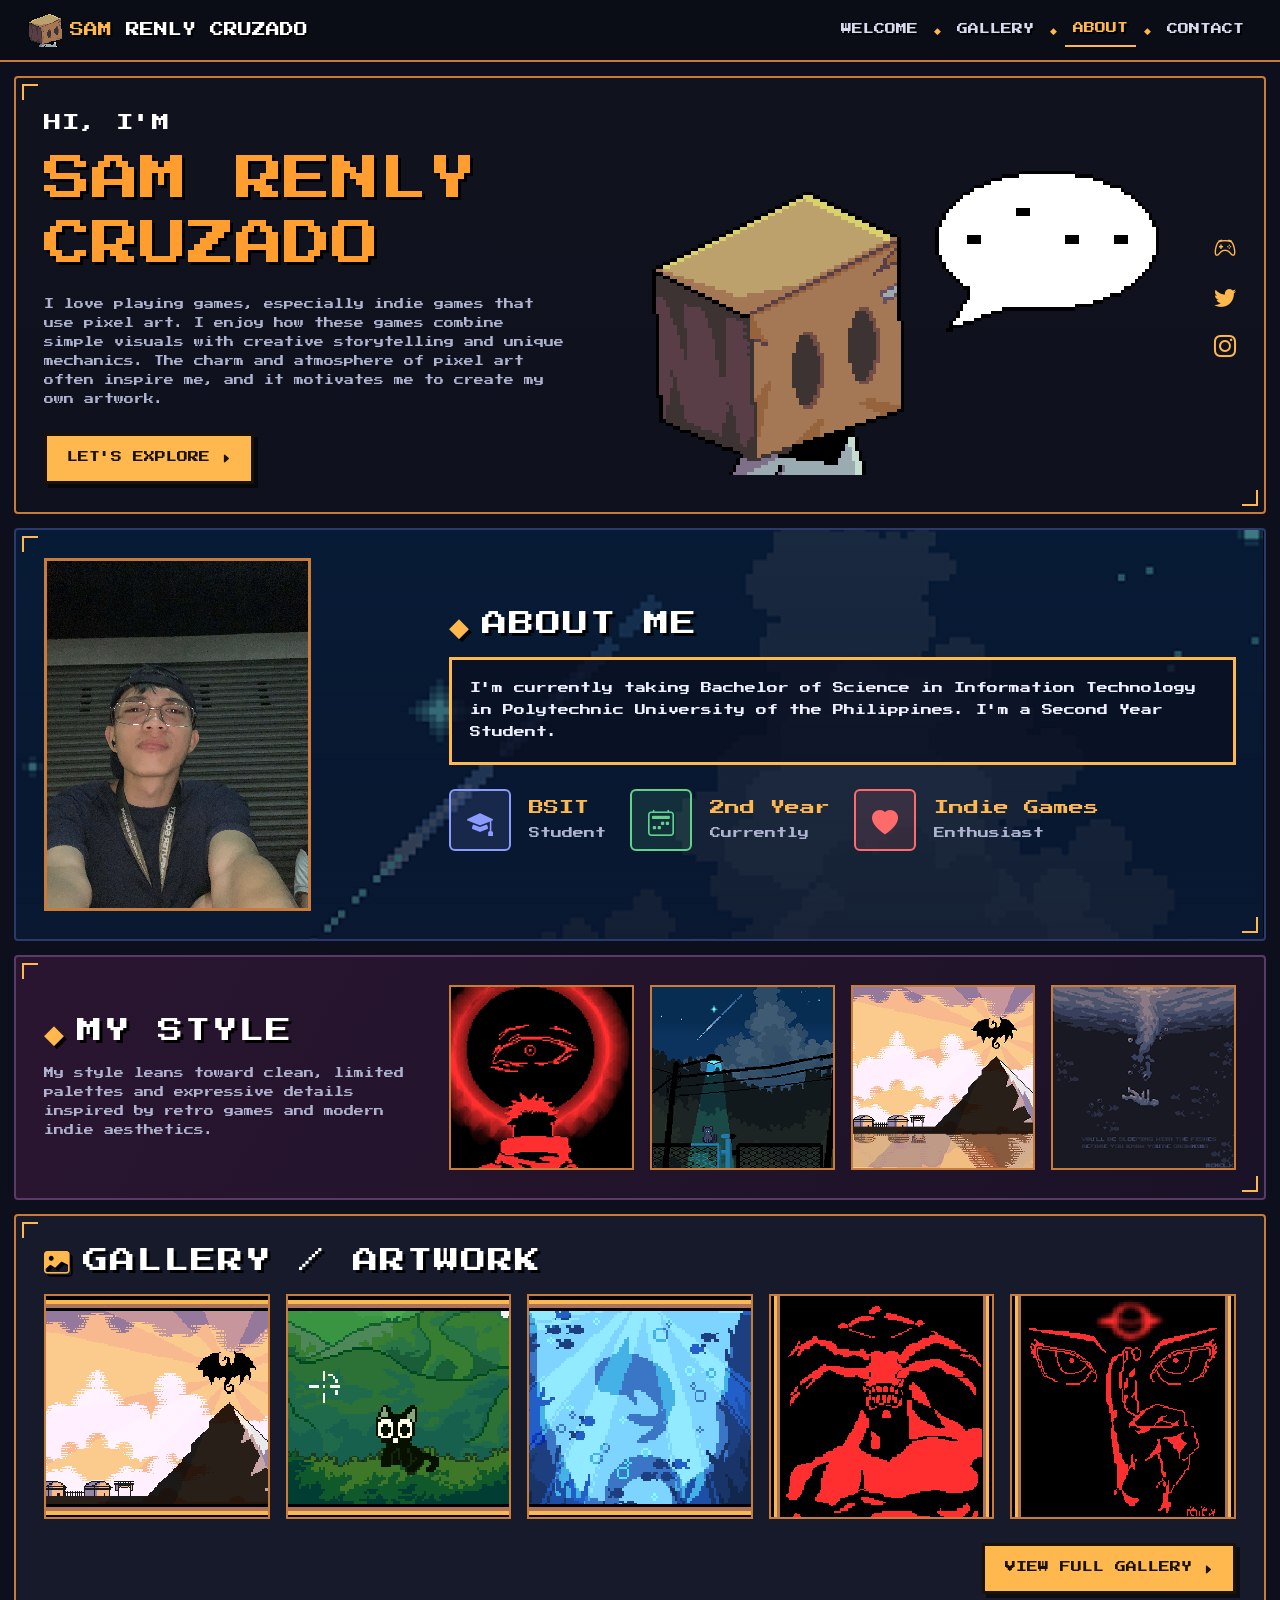
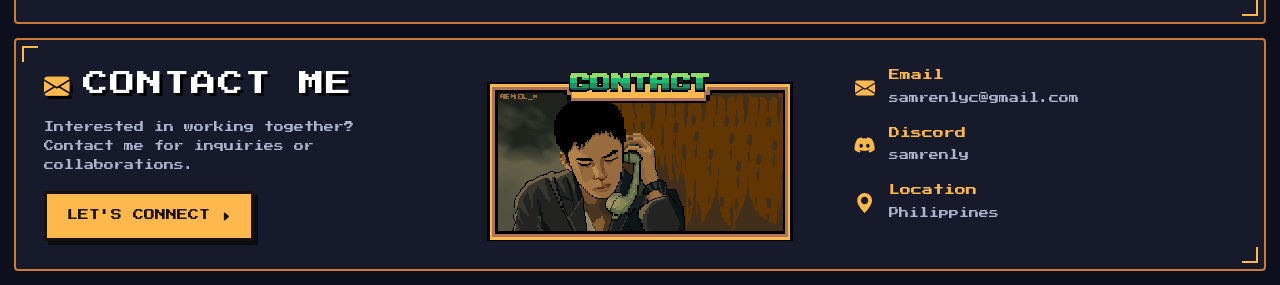
==== about.html @ 3ce49e01 "updated files" ====
<!doctype html>
<html lang="en">

<head>
  <meta charset="utf-8">
  <meta name="viewport" content="width=device-width, initial-scale=1">
  <title>About</title>

  <!-- Bootstrap -->
  <link href="https://cdn.jsdelivr.net/npm/bootstrap@5.3.8/dist/css/bootstrap.min.css" rel="stylesheet">
  <!-- Bootstrap Icons -->
  <link href="https://cdn.jsdelivr.net/npm/bootstrap-icons@1.11.3/font/bootstrap-icons.css" rel="stylesheet">
  <!-- Pixel Font -->
  <link href="https://fonts.googleapis.com/css2?family=Press+Start+2P&display=swap" rel="stylesheet">

  <link rel="stylesheet" href="css/about.css">
</head>

<body>

  <!-- ===================== NAVBAR ===================== -->
  <nav class="navbar navbar-expand-lg navbar-dark site-nav px-3">
    <div class="container-fluid">
      <a class="navbar-brand d-flex align-items-center gap-2" href="index.html">
        <img src="Uploads/Charactersmol.gif" class="brand-sprite" alt="">
        <span><span class="accent">SAM</span> RENLY CRUZADO</span>
      </a>

      <button class="navbar-toggler" type="button" data-bs-toggle="collapse" data-bs-target="#nav" aria-controls="nav"
        aria-expanded="false" aria-label="Toggle navigation">
        <span class="navbar-toggler-icon"></span>
      </button>

      <div class="collapse navbar-collapse justify-content-end" id="nav">
        <ul class="navbar-nav align-items-lg-center gap-2 text-center">
          <li class="nav-item"><a class="nav-link" href="index.html">WELCOME</a></li>
          <li class="nav-sep d-none d-lg-block">◆</li>
          <li class="nav-item"><a class="nav-link" href="gallery.html">GALLERY</a></li>
          <li class="nav-sep d-none d-lg-block">◆</li>
          <li class="nav-item"><a class="nav-link active" aria-current="page" href="about.html">ABOUT</a></li>
          <li class="nav-sep d-none d-lg-block">◆</li>
          <li class="nav-item"><a class="nav-link" href="#contact">CONTACT</a></li>
        </ul>
      </div>
    </div>
  </nav>

  <!-- ===================== HERO ===================== -->
  <section class="section hero">
    <div class="row align-items-center g-4">
      <div class="col-12 col-lg-6">
        <p class="hi mb-2">HI, I'M</p>
        <h1><span class="name">SAM RENLY</span><span class="name">CRUZADO</span></h1>
        <p class="small-text mb-4" style="max-width:520px;">
          I love playing games, especially indie games that use pixel art. I enjoy how these games
          combine simple visuals with creative storytelling and unique mechanics. The charm and
          atmosphere of pixel art often inspire me, and it motivates me to create my own artwork.
        </p>
        <a href="gallery.html" class="pixel-btn">LET'S EXPLORE <i class="bi bi-caret-right-fill"></i></a>
      </div>

      <div class="col-12 col-lg-6">
        <div class="d-flex align-items-stretch gap-3">
          <div class="hero-art flex-grow-1">

          </div>
          <div class="social-rail d-flex flex-column justify-content-center">
            <a href="#" aria-label="Games"><i class="bi bi-controller"></i></a>
            <a href="#" aria-label="Twitter"><i class="bi bi-twitter"></i></a>
            <a href="#" aria-label="Instagram"><i class="bi bi-instagram"></i></a>
          </div>
        </div>
      </div>
    </div>
  </section>

  <!-- ===================== ABOUT ME ===================== -->
  <section class="section about">
    <div class="row align-items-center g-4">
      <div class="col-12 col-md-4">
        <img src="Uploads/Profile.jpeg" class="train-img" alt="Night train">
      </div>

      <div class="col-12 col-md-8">
        <h2 class="heading"><span class="diamond">◆</span> ABOUT ME</h2>
        <div class="dialog-box mb-4">
          I'm currently taking Bachelor of Science in Information Technology in
          Polytechnic University of the Philippines. I'm a Second Year Student.
        </div>

        <!-- Stats row — now below the about text -->
        <div class="d-flex flex-wrap gap-4">
          <div class="stat">
            <span class="tile t1"><i class="bi bi-mortarboard-fill"></i></span>
            <div>
              <div class="s-title">BSIT</div>
              <div class="s-sub">Student</div>
            </div>
          </div>
          <div class="stat">
            <span class="tile t2"><i class="bi bi-calendar2-week"></i></span>
            <div>
              <div class="s-title">2nd Year</div>
              <div class="s-sub">Currently</div>
            </div>
          </div>
          <div class="stat">
            <span class="tile t3"><i class="bi bi-heart-fill"></i></span>
            <div>
              <div class="s-title">Indie Games</div>
              <div class="s-sub">Enthusiast</div>
            </div>
          </div>
        </div>
      </div>

    </div>
  </section>

  <!-- ===================== MY STYLE ===================== -->
  <section class="section style">
    <div class="row align-items-center g-4">
      <div class="col-12 col-lg-4">
        <h2 class="heading"><span class="diamond">◆</span> MY STYLE</h2>
        <p class="small-text mb-0">
          My style leans toward clean, limited palettes and expressive details inspired by
          retro games and modern indie aesthetics.
        </p>
      </div>
      <div class="col-12 col-lg-8">
        <div class="row g-3 style-grid">
          <div class="col-6 col-md-3"><img src="Uploads/JJK 1.png" alt="Artwork"></div>
          <div class="col-6 col-md-3"><img src="Uploads/shooting_star 1&2 2.png" alt="Artwork"></div>
          <div class="col-6 col-md-3"><img src="Uploads/mountain dragon 1.png" alt="Artwork"></div>
          <div class="col-6 col-md-3"><img src="Uploads/drowning-2 1.png" alt="Artwork"></div>
        </div>
      </div>
    </div>
  </section>

  <!-- ===================== GALLERY / ARTWORK ===================== -->
  <section class="section gallery">
    <h2 class="heading"><i class="bi bi-image-fill"></i> GALLERY / ARTWORK</h2>
    <div class="row g-3 gallery-grid">
      <div class="col-6 col-md-4 col-lg"><img src="Uploads/port10.png" class="g-item" alt="Artwork"></div>
      <div class="col-6 col-md-4 col-lg"><img src="Uploads/port9.gif" class="g-item" alt="Artwork"></div>
      <div class="col-6 col-md-4 col-lg"><img src="Uploads/port12.png" class="g-item" alt="Artwork"></div>
      <div class="col-6 col-md-4 col-lg"><img src="Uploads/port15.png" class="g-item" alt="Artwork"></div>
      <div class="col-6 col-md-4 col-lg"><img src="Uploads/port16.png" class="g-item" alt="Artwork"></div>
    </div>
    <div class="text-end mt-4">
      <a href="gallery.html" class="pixel-btn">VIEW FULL GALLERY <i class="bi bi-caret-right-fill"></i></a>
    </div>
  </section>

  
  <!-- ===================== CONTACT ===================== -->
  <section class="section contact" id="contact">
    <div class="row align-items-center g-4">
      <div class="col-12 col-lg-4">
        <h2 class="heading"><i class="bi bi-envelope-fill"></i> CONTACT ME</h2>
        <p class="small-text">Interested in working together?<br>Contact me for inquiries or collaborations.</p>
        <a href="contact.html" class="pixel-btn">LET'S CONNECT <i class="bi bi-caret-right-fill"></i></a>
      </div>
      <div class="col-12 col-lg-4 text-center">
        <img src="Uploads/Contact.png" class="contact-img" alt="Contact">
      </div>
      <div class="col-12 col-lg-4">
        <div class="cinfo">
          <i class="bi bi-envelope-fill"></i>
          <div>
            <div class="c-title">Email</div>
            <div class="c-sub">samrenlyc@gmail.com</div>
          </div>
        </div>
        <div class="cinfo">
          <i class="bi bi-discord"></i>
          <div>
            <div class="c-title">Discord</div>
            <div class="c-sub">samrenly</div>
          </div>
        </div>
        <div class="cinfo">
          <i class="bi bi-geo-alt-fill"></i>
          <div>
            <div class="c-title">Location</div>
            <div class="c-sub">Philippines</div>
          </div>
        </div>
      </div>
    </div>
  </section>

  <!-- ===================== FOOTER ===================== -->


  <script src="https://cdn.jsdelivr.net/npm/bootstrap@5.3.8/dist/js/bootstrap.bundle.min.js"></script>
</body>

</html>
---- css/about.css ----
:root {
  --bg: #0d0f1c;
  --panel: #141826;
  --panel-2: #161a2b;
  --ink: #e9ebf7;
  --muted: #aeb4d0;
  --accent: #ff9d2f;
  --accent-2: #ffb84d;
  --gold: #d98a3d;
  --line: #c97b3a;
}

* { box-sizing: border-box; }

body {
  margin: 0;
  padding: 0;
  font-family: "Press Start 2P", monospace;
  background: var(--bg);
  color: var(--ink);
  image-rendering: pixelated;
}

img { image-rendering: pixelated; }

/* ---- Generic pixel panel with corner brackets ---- */
.section {
  position: relative;
  margin: 14px;
  padding: 28px;
  border: 2px solid var(--line);
  background: var(--panel);
  border-radius: 4px;
}

.section::before,
.section::after {
  content: "";
  position: absolute;
  width: 16px;
  height: 16px;
  border: 2px solid var(--accent-2);
}
.section::before { top: 6px; left: 6px; border-right: 0; border-bottom: 0; }
.section::after { bottom: 6px; right: 6px; border-left: 0; border-top: 0; }

.heading {
  display: flex;
  align-items: center;
  gap: 12px;
  font-size: clamp(1rem, 2.4vw, 1.6rem);
  color: #fff;
  text-shadow: 3px 3px #000;
  margin: 0 0 18px;
  letter-spacing: 1px;
}
.heading .diamond { color: var(--accent-2); }
.heading .bi { color: var(--accent-2); }

.lead-text,
p { line-height: 1.9; }

.small-text {
  font-size: 10px;
  line-height: 1.9;
  color: var(--muted);
}

/* ---- NAVBAR ---- */
.site-nav {
  background: #0a0c16;
  border-bottom: 2px solid var(--line);
}
.brand-sprite { width: 34px; height: 34px; }
.navbar-brand {
  font-size: 14px;
  text-shadow: 2px 2px #000;
}
.navbar-brand .accent { color: var(--accent-2); }
.site-nav .nav-link {
  font-size: 11px;
  color: #d7dbf0 !important;
  text-shadow: 2px 2px #000;
  position: relative;
}
.site-nav .nav-link:hover { color: var(--accent-2) !important; }
.site-nav .nav-link.active {
  color: var(--accent-2) !important;
  border-bottom: 2px solid var(--accent-2);
}
.nav-sep { color: var(--accent-2); align-self: center; font-size: 9px; }

/* ---- Buttons ---- */
.pixel-btn {
  display: inline-flex;
  align-items: center;
  gap: 10px;
  font-family: "Press Start 2P", monospace;
  font-size: 11px;
  color: #1a1206;
  background: var(--accent-2);
  border: 3px solid #1a1206;
  padding: 14px 20px;
  text-decoration: none;
  box-shadow: 4px 4px 0 #00000080;
  transition: transform .12s ease, box-shadow .12s ease, background .2s ease;
}
.pixel-btn:hover { background: #ffd479; transform: translate(-2px,-2px); box-shadow: 6px 6px 0 #00000080; color:#1a1206; }
.pixel-btn:active { transform: translate(2px,2px); box-shadow: 1px 1px 0 #00000080; }

/* ---- HERO ---- */
.hero {
  background:
    linear-gradient(180deg, rgba(13,15,28,.2), rgba(13,15,28,.6)),
    #11131f;
  border-color: var(--line);
}
.hero h1 {
  font-size: clamp(1.6rem, 4.5vw, 3rem);
  line-height: 1.35;
  margin: 0 0 18px;
  text-shadow: 3px 3px #000;
}
.hero .hi { font-size: clamp(.9rem,2vw,1.1rem); color:#fff; }
.hero .name { color: var(--accent); display:block; }
.hero-art {
  position: relative;

  background: #0a0c1600 url("../Uploads/Character.gif") center/cover no-repeat;
  min-height: 360px;
  overflow: hidden;
}

.social-rail { gap: 16px; }
.social-rail a {
  color: var(--accent-2);
  font-size: 22px;
  transition: transform .15s ease, color .15s ease;
}
.social-rail a:hover { color:#ffd479; transform: scale(1.2); }

/* ---- ABOUT ME ---- */
.about {
  background:
    linear-gradient(rgba(8,12,30,.55), rgba(8,12,30,.7)),
    url("../Uploads/about-hero.png") center/cover no-repeat;
  border-color: #2c3a6b;
}
.train-img {
  width: 70%;
  border: 3px solid var(--line);
  display: block;
}
.dialog-box {
  border: 3px solid var(--accent-2);
  background: rgba(10,14,32,.72);
  padding: 18px;
  font-size: 11px;
  line-height: 2;
  color: #eef0ff;
}

/* ---- STATS (below About Me) ---- */
.stat {
  display: flex;
  align-items: center;
  gap: 18px;
  margin-bottom: 10px;
}
.stat .tile {
  width: 62px; height: 62px;
  display: grid; place-items: center;
  border: 2px solid;
  border-radius: 6px;
  font-size: 26px;
  flex: 0 0 auto;
}
.stat .tile.t1 { color:#8b9bff; border-color:#8b9bff; background:rgba(139,155,255,.12); }
.stat .tile.t2 { color:#62d18a; border-color:#62d18a; background:rgba(98,209,138,.12); }
.stat .tile.t3 { color:#ff6b6b; border-color:#ff6b6b; background:rgba(255,107,107,.12); }
.stat .s-title { font-size: 15px; color: var(--accent-2); }
.stat .s-sub { font-size: 11px; color: var(--muted); margin-top:6px; }

/* ---- MY STYLE ---- */
.style { background: linear-gradient(120deg,#2a1530,#1a1226); border-color:#5a3a66; }
.style-grid img {
  width: 100%;
  aspect-ratio: 1/1;
  object-fit: cover;
  border: 2px solid var(--line);
  transition: transform .2s ease, box-shadow .2s ease;
}
.style-grid img:hover { transform: translateY(-4px); box-shadow: 0 10px 18px rgba(0,0,0,.5); }

/* ---- GALLERY ---- */
.gallery { background: var(--panel-2); }
.gallery-grid .g-item {
  width: 100%;
  aspect-ratio: 1/1;
  object-fit: cover;
  border: 2px solid var(--line);
  transition: transform .2s ease, box-shadow .2s ease;
}
.gallery-grid .g-item:hover { transform: scale(1.04); box-shadow: 0 10px 18px rgba(0,0,0,.55); z-index:2; position:relative; }

/* ---- ANIMATIONS ---- */
.anim { background: linear-gradient(120deg,#11251a,#0f1c16); border-color:#3f6b4a; }
.anim .heading { color:#cfe8d6; }
.anim-frame {
  border: 2px solid #3f6b4a;
  background: rgba(8,18,12,.6);
  padding: 10px;
  text-align: center;
}
.anim-frame img { width: 70px; height:70px; object-fit: contain; }
.anim-label { font-size: 9px; color:#7fd6a0; margin-top:10px; }
.speech {
  position: relative;
  background:#e9ebf7; color:#111; font-size:9px; line-height:1.7;
  padding:12px; border-radius:10px; max-width:150px;
}
.speech::after{
  content:""; position:absolute; left:-12px; top:50%; transform:translateY(-50%);
  border:8px solid transparent; border-right-color:#e9ebf7;
}

/* ---- CONTACT ---- */
.contact { background: var(--panel-2); }
.contact img {
  width: 80%;
  object-fit: cover;
}
.cinfo { display:flex; align-items:flex-start; gap:14px; margin-bottom:20px; }
.cinfo .bi { color: var(--accent-2); font-size: 20px; margin-top:2px; }
.cinfo .c-title { font-size:11px; color: var(--accent-2); }
.cinfo .c-sub { font-size:10px; color: var(--muted); margin-top:6px; word-break:break-word; }

/* ---- FOOTER ---- */
.site-footer {
  text-align:center;
  padding: 26px 14px;
  font-size: 10px;
  color: var(--muted);
  line-height: 2;
}
.site-footer .heart { color:#ff6b6b; }

/* ---- RESPONSIVE ---- */
@media (max-width: 991.98px) {
  .section { padding: 20px; }
  .hero-art { min-height: 260px; margin-top: 18px; }
  .social-rail { flex-direction: row !important; justify-content:center; margin-top:14px; }
}
@media (max-width: 575.98px) {
  .section { margin: 8px; padding: 16px; }
  .anim-frame img { width: 54px; height:54px; }
  .speech { max-width: 100%; }
}
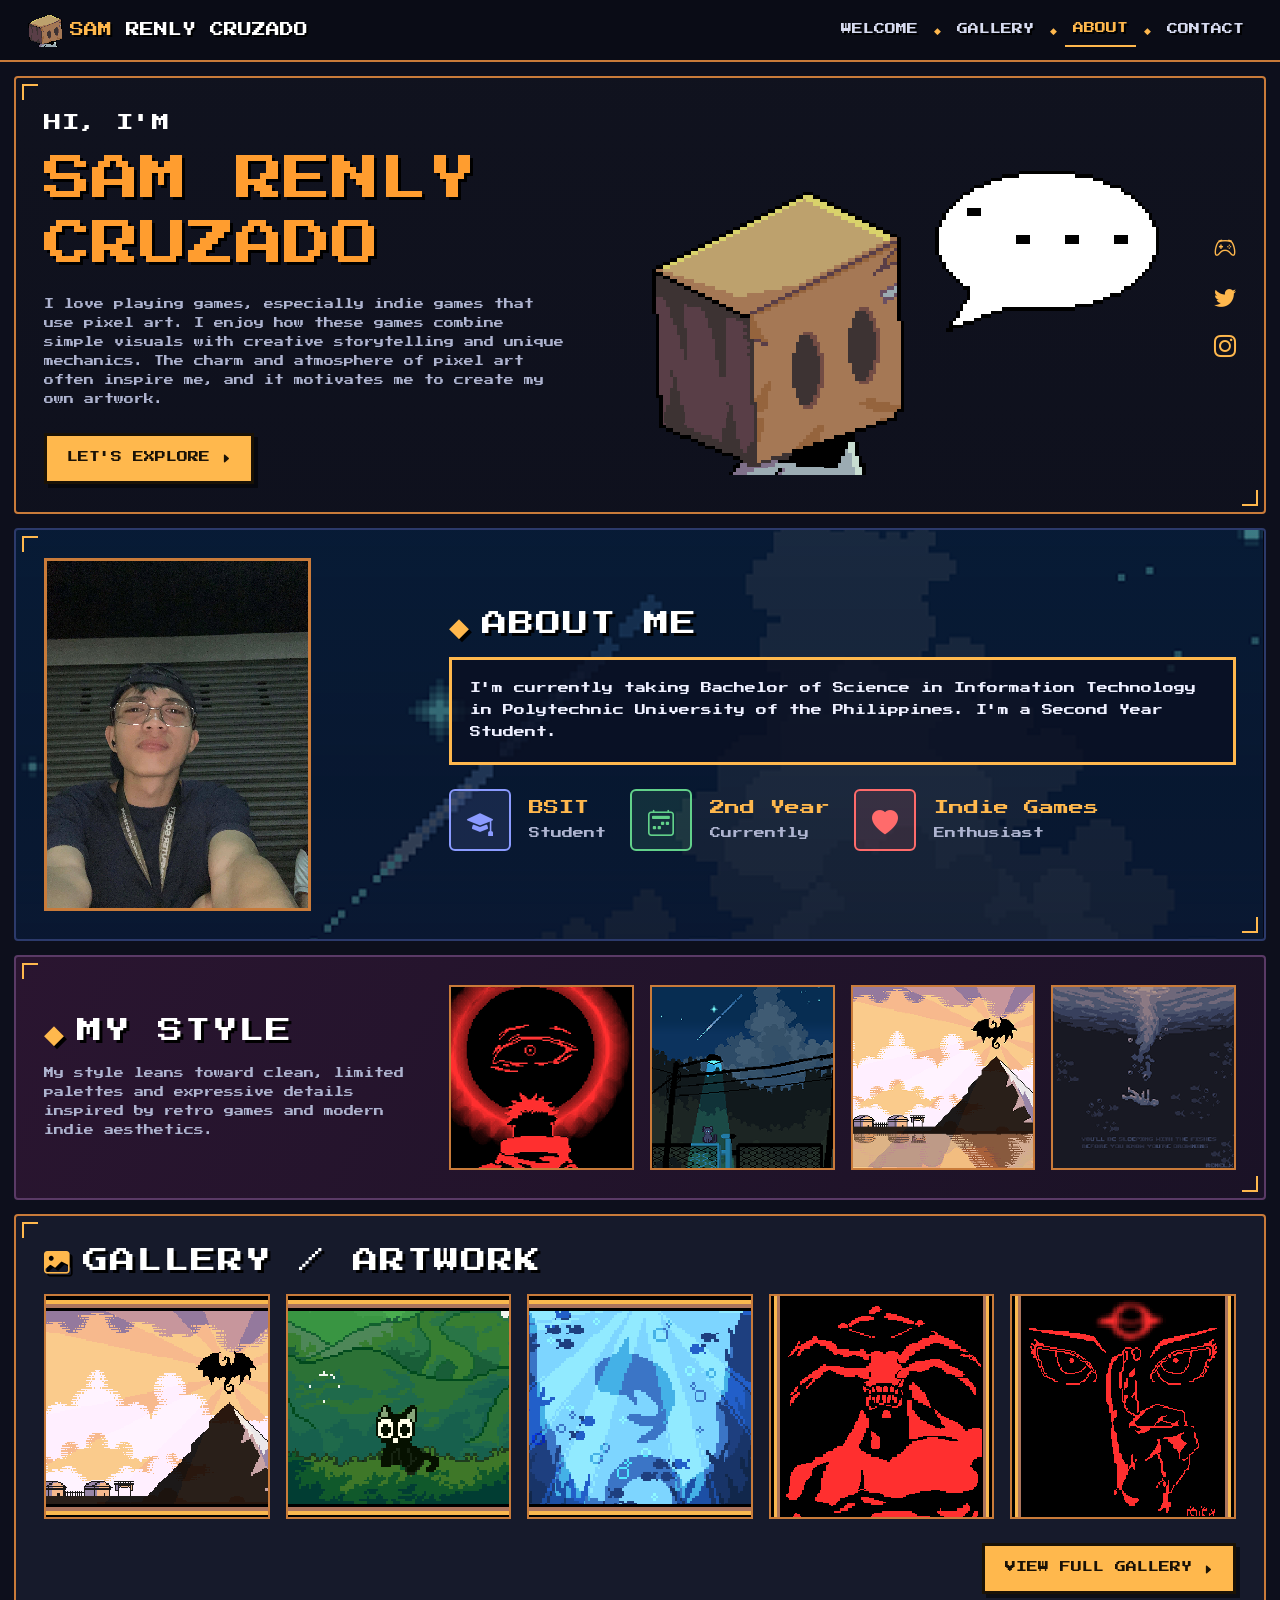
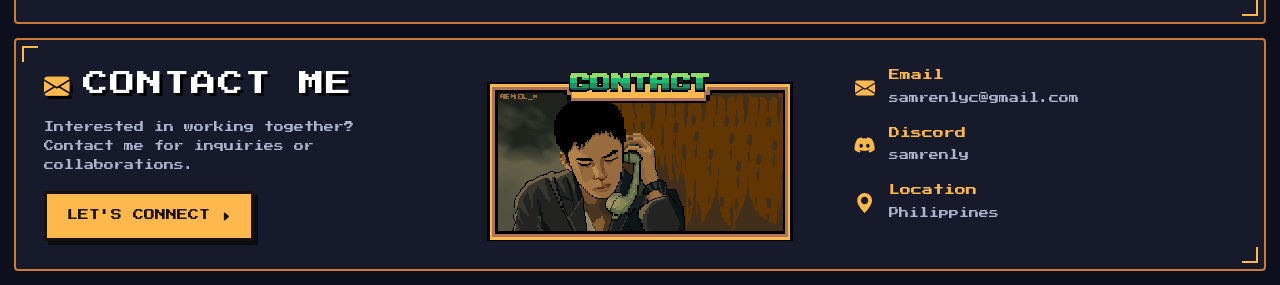
==== commit ce1cf4c3: "Add contact page with EmailJS integration for email delivery Co-Authored-By: Devin AI <158243242+dev" ====
--- a/about.html
+++ b/about.html
@@ -39,7 +39,7 @@
           <li class="nav-sep d-none d-lg-block">◆</li>
           <li class="nav-item"><a class="nav-link active" aria-current="page" href="about.html">ABOUT</a></li>
           <li class="nav-sep d-none d-lg-block">◆</li>
-          <li class="nav-item"><a class="nav-link" href="#contact">CONTACT</a></li>
+          <li class="nav-item"><a class="nav-link" href="contact.html">CONTACT</a></li>
         </ul>
       </div>
     </div>
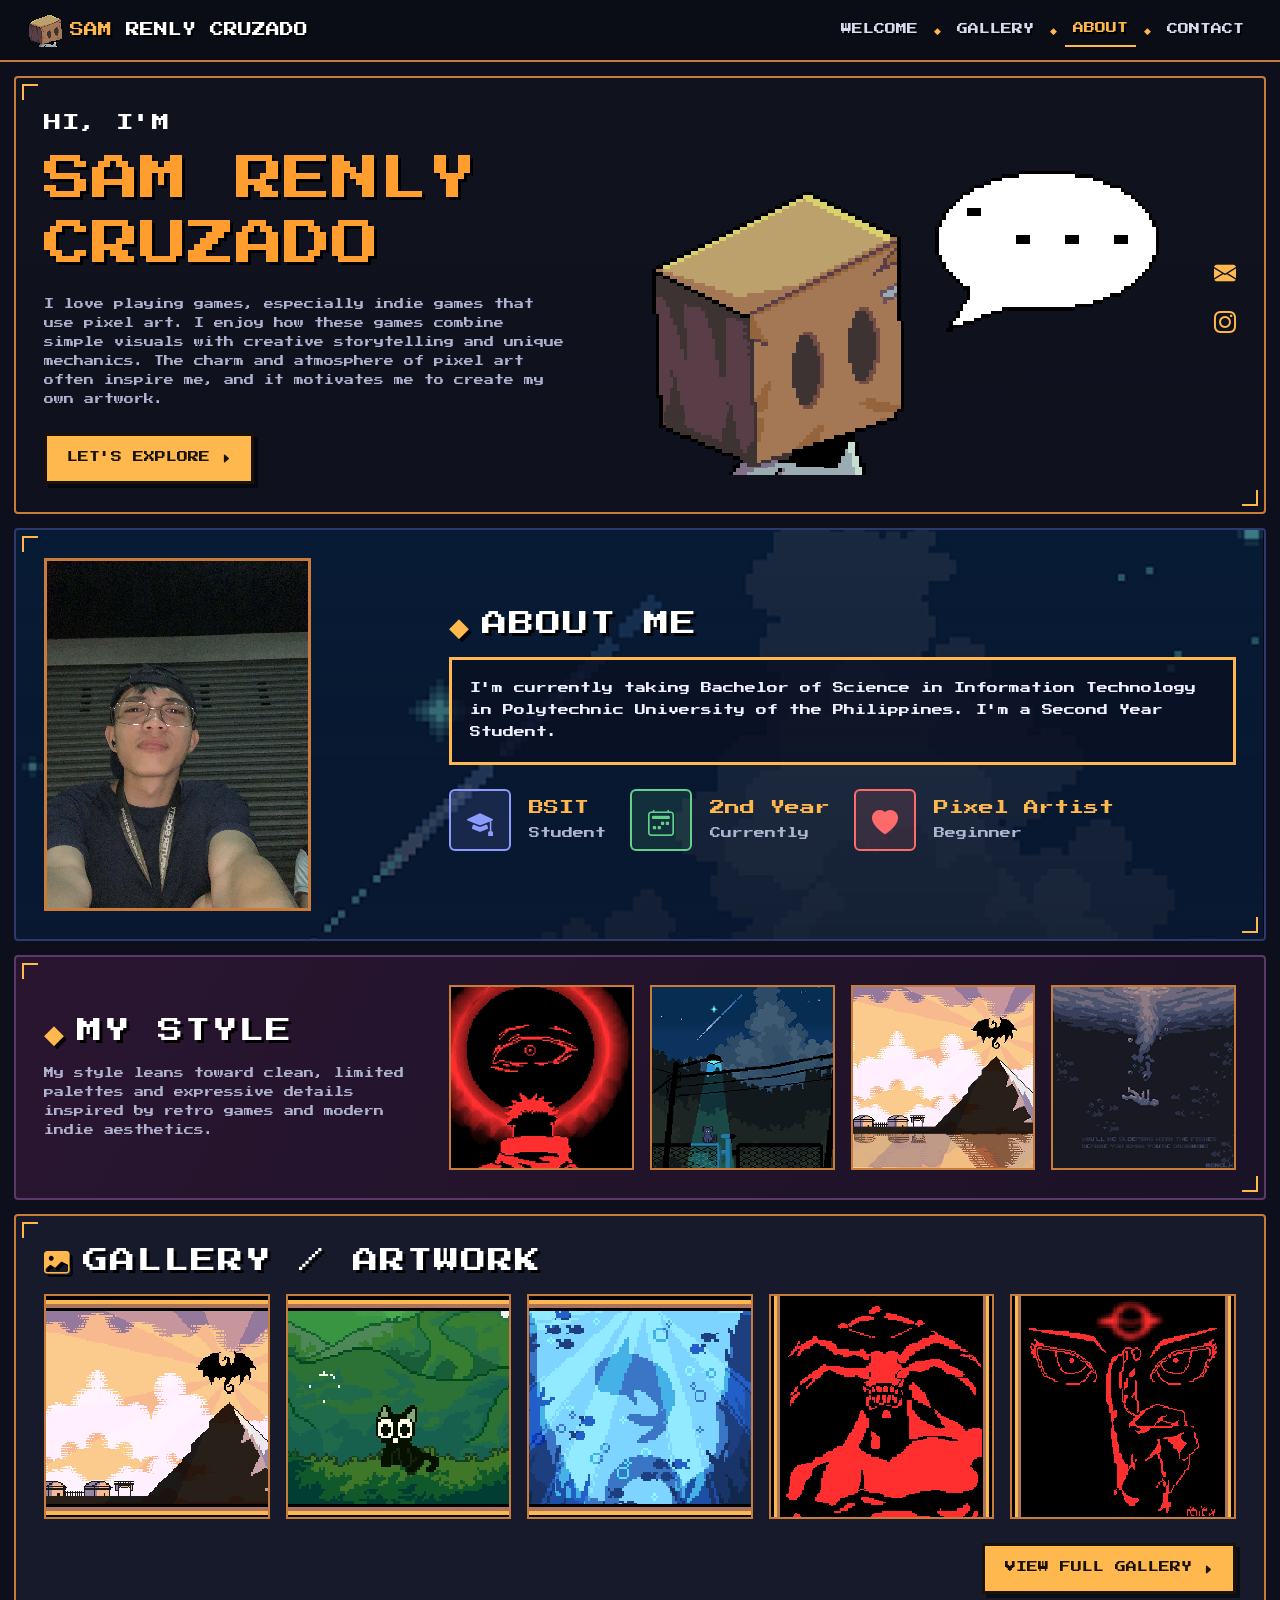
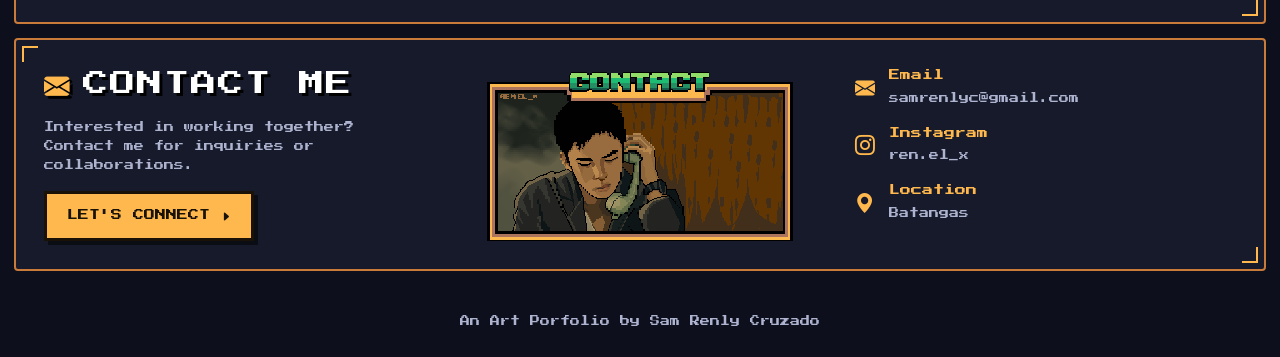
==== commit 73f37624: "Final Output" ====
--- a/about.html
+++ b/about.html
@@ -6,11 +6,11 @@
   <meta name="viewport" content="width=device-width, initial-scale=1">
   <title>About</title>
 
-  <!-- Bootstrap -->
+
   <link href="https://cdn.jsdelivr.net/npm/bootstrap@5.3.8/dist/css/bootstrap.min.css" rel="stylesheet">
-  <!-- Bootstrap Icons -->
+
   <link href="https://cdn.jsdelivr.net/npm/bootstrap-icons@1.11.3/font/bootstrap-icons.css" rel="stylesheet">
-  <!-- Pixel Font -->
+
   <link href="https://fonts.googleapis.com/css2?family=Press+Start+2P&display=swap" rel="stylesheet">
 
   <link rel="stylesheet" href="css/about.css">
@@ -18,7 +18,7 @@
 
 <body>
 
-  <!-- ===================== NAVBAR ===================== -->
+
   <nav class="navbar navbar-expand-lg navbar-dark site-nav px-3">
     <div class="container-fluid">
       <a class="navbar-brand d-flex align-items-center gap-2" href="index.html">
@@ -45,7 +45,7 @@
     </div>
   </nav>
 
-  <!-- ===================== HERO ===================== -->
+
   <section class="section hero">
     <div class="row align-items-center g-4">
       <div class="col-12 col-lg-6">
@@ -65,16 +65,14 @@
 
           </div>
           <div class="social-rail d-flex flex-column justify-content-center">
-            <a href="#" aria-label="Games"><i class="bi bi-controller"></i></a>
-            <a href="#" aria-label="Twitter"><i class="bi bi-twitter"></i></a>
-            <a href="#" aria-label="Instagram"><i class="bi bi-instagram"></i></a>
-          </div>
-        </div>
-      </div>
-    </div>
-  </section>
-
-  <!-- ===================== ABOUT ME ===================== -->
+            <a href="mailto:samrenlycruzado@gmail.com" aria-label="Email"><i class="bi bi-envelope-fill"></i></a>
+            <a href="https://www.instagram.com/ren.el_x" aria-label="Instagram"><i class="bi bi-instagram"></i></a>
+          </div>
+        </div>
+      </div>
+    </div>
+  </section>
+
   <section class="section about">
     <div class="row align-items-center g-4">
       <div class="col-12 col-md-4">
@@ -88,7 +86,7 @@
           Polytechnic University of the Philippines. I'm a Second Year Student.
         </div>
 
-        <!-- Stats row — now below the about text -->
+   
         <div class="d-flex flex-wrap gap-4">
           <div class="stat">
             <span class="tile t1"><i class="bi bi-mortarboard-fill"></i></span>
@@ -107,8 +105,8 @@
           <div class="stat">
             <span class="tile t3"><i class="bi bi-heart-fill"></i></span>
             <div>
-              <div class="s-title">Indie Games</div>
-              <div class="s-sub">Enthusiast</div>
+              <div class="s-title">Pixel Artist</div>
+              <div class="s-sub">Beginner</div>
             </div>
           </div>
         </div>
@@ -117,7 +115,7 @@
     </div>
   </section>
 
-  <!-- ===================== MY STYLE ===================== -->
+
   <section class="section style">
     <div class="row align-items-center g-4">
       <div class="col-12 col-lg-4">
@@ -138,7 +136,6 @@
     </div>
   </section>
 
-  <!-- ===================== GALLERY / ARTWORK ===================== -->
   <section class="section gallery">
     <h2 class="heading"><i class="bi bi-image-fill"></i> GALLERY / ARTWORK</h2>
     <div class="row g-3 gallery-grid">
@@ -154,7 +151,7 @@
   </section>
 
   
-  <!-- ===================== CONTACT ===================== -->
+
   <section class="section contact" id="contact">
     <div class="row align-items-center g-4">
       <div class="col-12 col-lg-4">
@@ -163,8 +160,11 @@
         <a href="contact.html" class="pixel-btn">LET'S CONNECT <i class="bi bi-caret-right-fill"></i></a>
       </div>
       <div class="col-12 col-lg-4 text-center">
+         <a href="contact.html" >
         <img src="Uploads/Contact.png" class="contact-img" alt="Contact">
-      </div>
+        </a>
+      </div>
+
       <div class="col-12 col-lg-4">
         <div class="cinfo">
           <i class="bi bi-envelope-fill"></i>
@@ -174,25 +174,27 @@
           </div>
         </div>
         <div class="cinfo">
-          <i class="bi bi-discord"></i>
+          <i class="bi bi-instagram"></i>
           <div>
-            <div class="c-title">Discord</div>
-            <div class="c-sub">samrenly</div>
+            <div class="c-title">Instagram</div>
+            <div class="c-sub">ren.el_x</div>
           </div>
         </div>
         <div class="cinfo">
           <i class="bi bi-geo-alt-fill"></i>
           <div>
             <div class="c-title">Location</div>
-            <div class="c-sub">Philippines</div>
-          </div>
-        </div>
-      </div>
-    </div>
-  </section>
-
-  <!-- ===================== FOOTER ===================== -->
-
+            <div class="c-sub">Batangas</div>
+          </div>
+        </div>
+      </div>
+    </div>
+  </section>
+
+
+  <footer class="site-footer">
+    An Art Porfolio by Sam Renly Cruzado
+  </footer>
 
   <script src="https://cdn.jsdelivr.net/npm/bootstrap@5.3.8/dist/js/bootstrap.bundle.min.js"></script>
 </body>
--- a/css/about.css
+++ b/css/about.css
@@ -66,7 +66,7 @@
   color: var(--muted);
 }
 
-/* ---- NAVBAR ---- */
+
 .site-nav {
   background: #0a0c16;
   border-bottom: 2px solid var(--line);
@@ -90,7 +90,7 @@
 }
 .nav-sep { color: var(--accent-2); align-self: center; font-size: 9px; }
 
-/* ---- Buttons ---- */
+
 .pixel-btn {
   display: inline-flex;
   align-items: center;
@@ -108,7 +108,7 @@
 .pixel-btn:hover { background: #ffd479; transform: translate(-2px,-2px); box-shadow: 6px 6px 0 #00000080; color:#1a1206; }
 .pixel-btn:active { transform: translate(2px,2px); box-shadow: 1px 1px 0 #00000080; }
 
-/* ---- HERO ---- */
+
 .hero {
   background:
     linear-gradient(180deg, rgba(13,15,28,.2), rgba(13,15,28,.6)),
@@ -139,7 +139,6 @@
 }
 .social-rail a:hover { color:#ffd479; transform: scale(1.2); }
 
-/* ---- ABOUT ME ---- */
 .about {
   background:
     linear-gradient(rgba(8,12,30,.55), rgba(8,12,30,.7)),
@@ -160,7 +159,6 @@
   color: #eef0ff;
 }
 
-/* ---- STATS (below About Me) ---- */
 .stat {
   display: flex;
   align-items: center;
@@ -181,7 +179,6 @@
 .stat .s-title { font-size: 15px; color: var(--accent-2); }
 .stat .s-sub { font-size: 11px; color: var(--muted); margin-top:6px; }
 
-/* ---- MY STYLE ---- */
 .style { background: linear-gradient(120deg,#2a1530,#1a1226); border-color:#5a3a66; }
 .style-grid img {
   width: 100%;
@@ -192,7 +189,6 @@
 }
 .style-grid img:hover { transform: translateY(-4px); box-shadow: 0 10px 18px rgba(0,0,0,.5); }
 
-/* ---- GALLERY ---- */
 .gallery { background: var(--panel-2); }
 .gallery-grid .g-item {
   width: 100%;
@@ -203,7 +199,7 @@
 }
 .gallery-grid .g-item:hover { transform: scale(1.04); box-shadow: 0 10px 18px rgba(0,0,0,.55); z-index:2; position:relative; }
 
-/* ---- ANIMATIONS ---- */
+
 .anim { background: linear-gradient(120deg,#11251a,#0f1c16); border-color:#3f6b4a; }
 .anim .heading { color:#cfe8d6; }
 .anim-frame {
@@ -224,7 +220,7 @@
   border:8px solid transparent; border-right-color:#e9ebf7;
 }
 
-/* ---- CONTACT ---- */
+
 .contact { background: var(--panel-2); }
 .contact img {
   width: 80%;
@@ -235,7 +231,7 @@
 .cinfo .c-title { font-size:11px; color: var(--accent-2); }
 .cinfo .c-sub { font-size:10px; color: var(--muted); margin-top:6px; word-break:break-word; }
 
-/* ---- FOOTER ---- */
+
 .site-footer {
   text-align:center;
   padding: 26px 14px;
@@ -245,7 +241,7 @@
 }
 .site-footer .heart { color:#ff6b6b; }
 
-/* ---- RESPONSIVE ---- */
+
 @media (max-width: 991.98px) {
   .section { padding: 20px; }
   .hero-art { min-height: 260px; margin-top: 18px; }
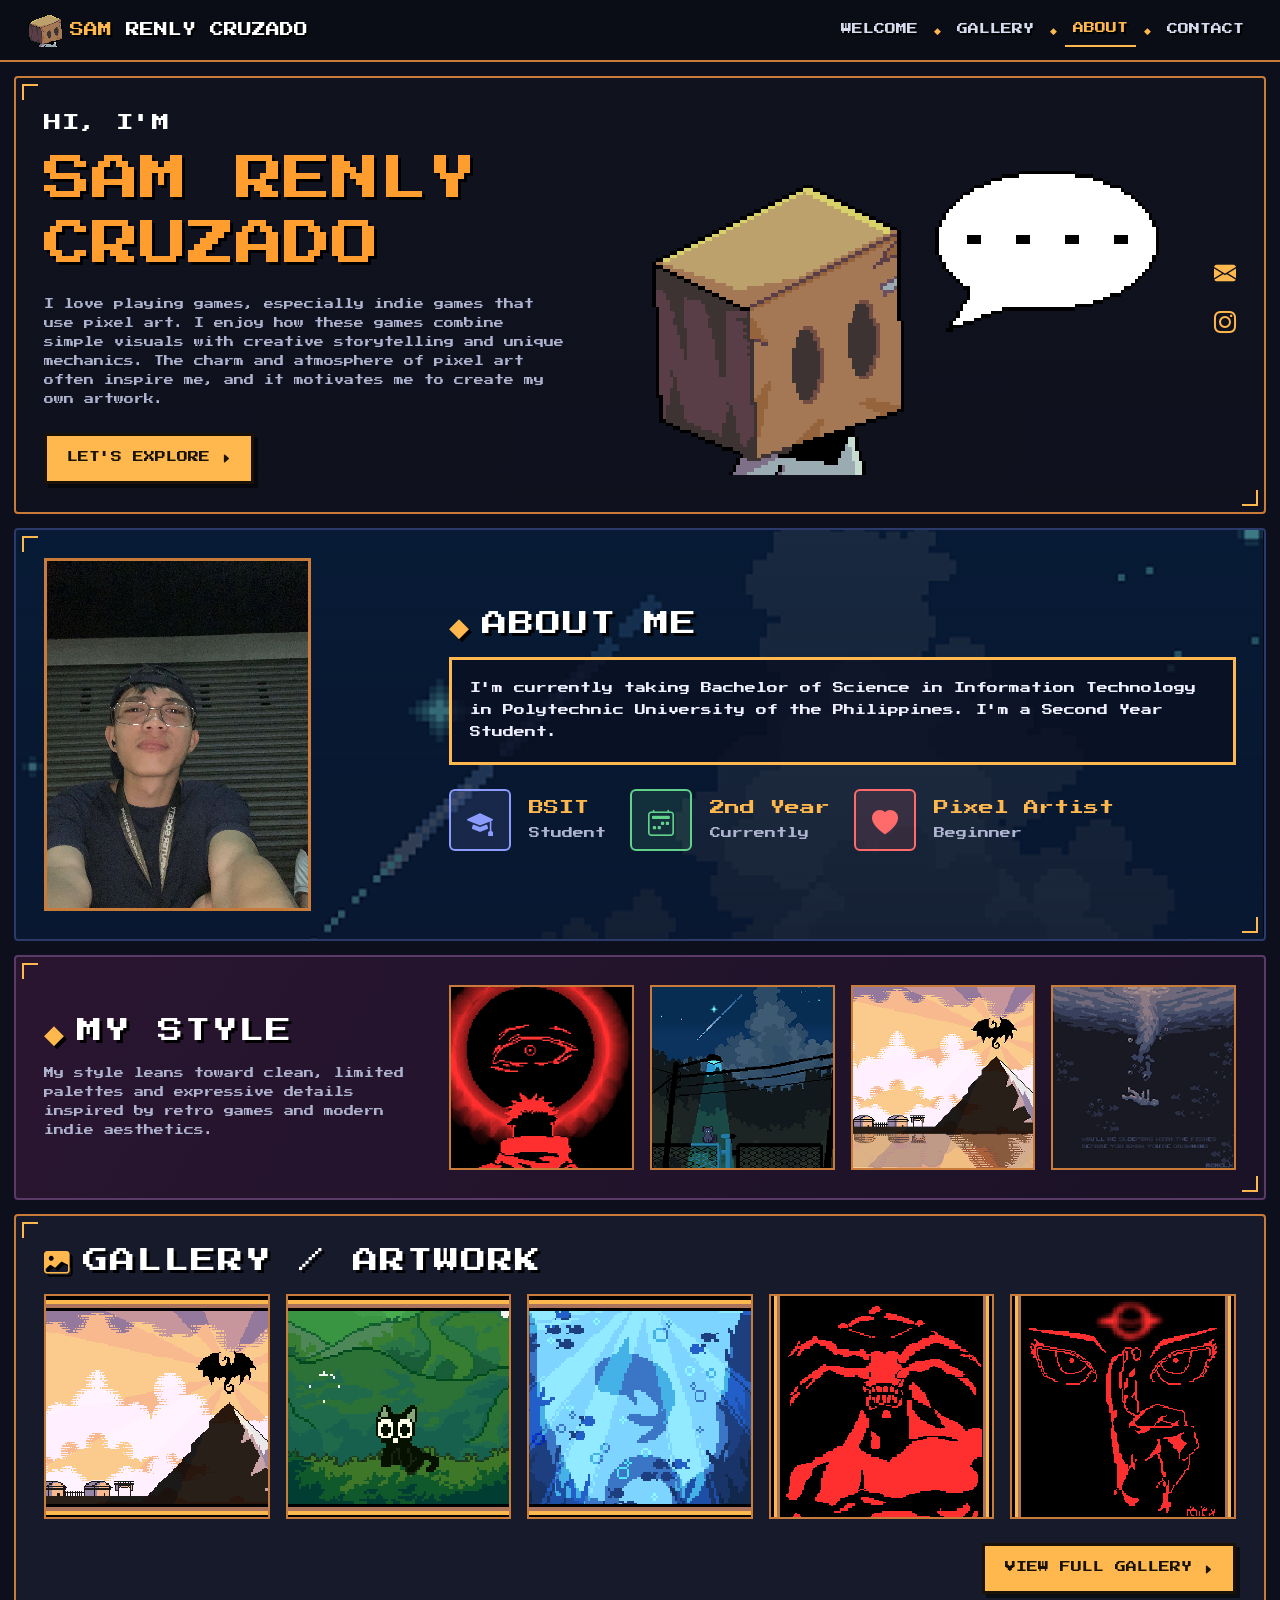
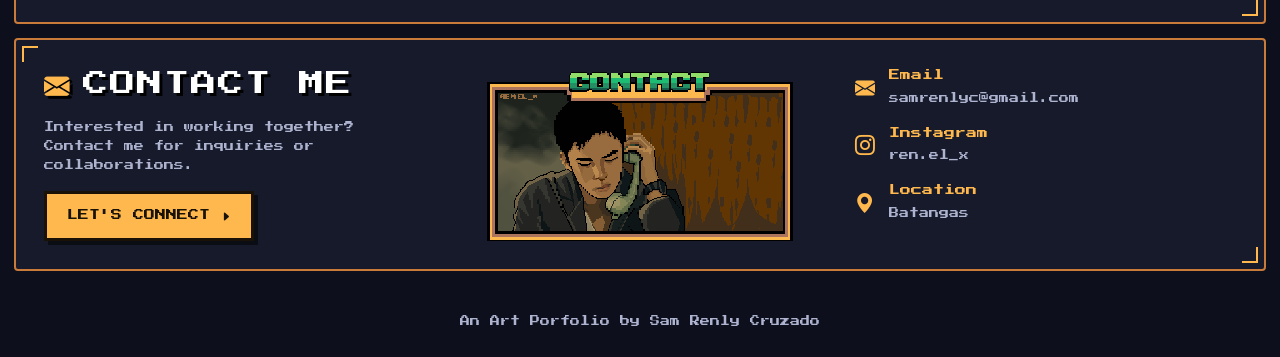
==== commit 81ee6700: "Added favicon" ====
--- a/about.html
+++ b/about.html
@@ -14,6 +14,8 @@
   <link href="https://fonts.googleapis.com/css2?family=Press+Start+2P&display=swap" rel="stylesheet">
 
   <link rel="stylesheet" href="css/about.css">
+  
+    <link rel="icon" type="image/svg" href="Uploads/Charactersmol.gif">
 </head>
 
 <body>
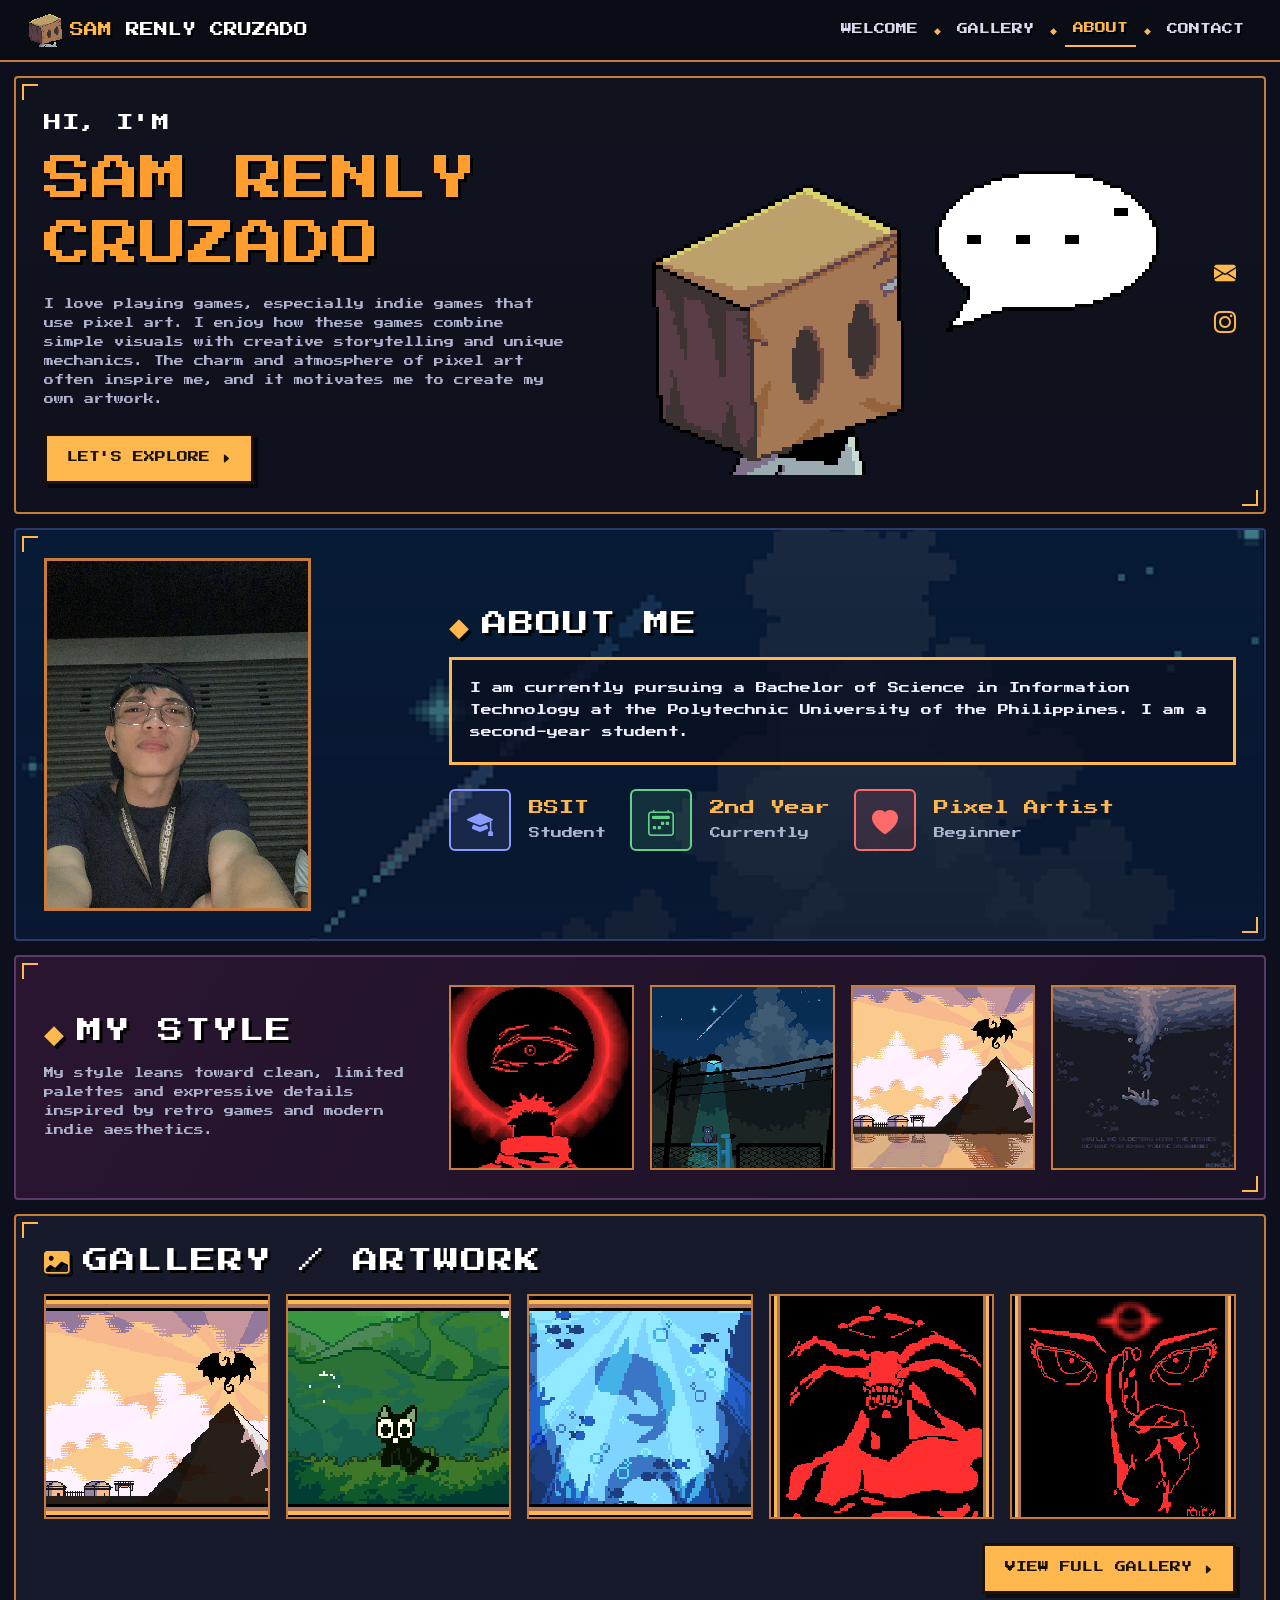
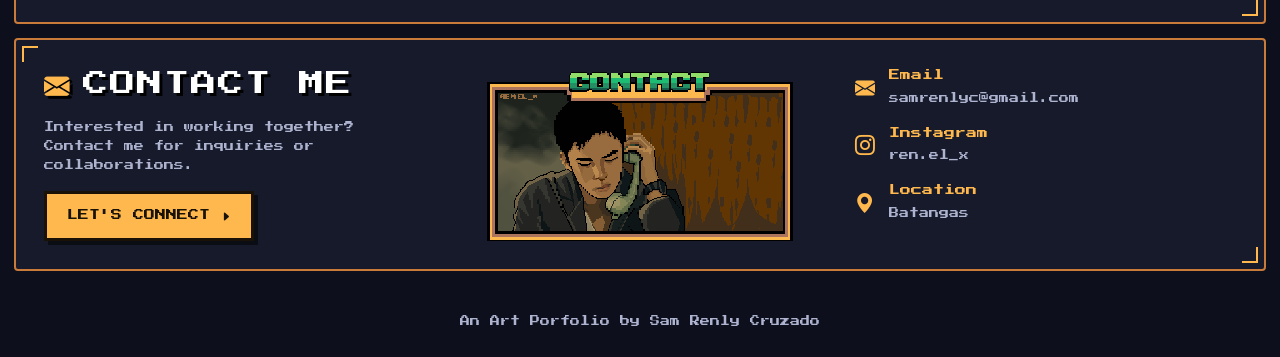
==== commit 2ca77ab6: "fixes" ====
--- a/about.html
+++ b/about.html
@@ -84,8 +84,7 @@
       <div class="col-12 col-md-8">
         <h2 class="heading"><span class="diamond">◆</span> ABOUT ME</h2>
         <div class="dialog-box mb-4">
-          I'm currently taking Bachelor of Science in Information Technology in
-          Polytechnic University of the Philippines. I'm a Second Year Student.
+        I am currently pursuing a Bachelor of Science in Information Technology at the Polytechnic University of the Philippines. I am a second-year student.
         </div>
 
    
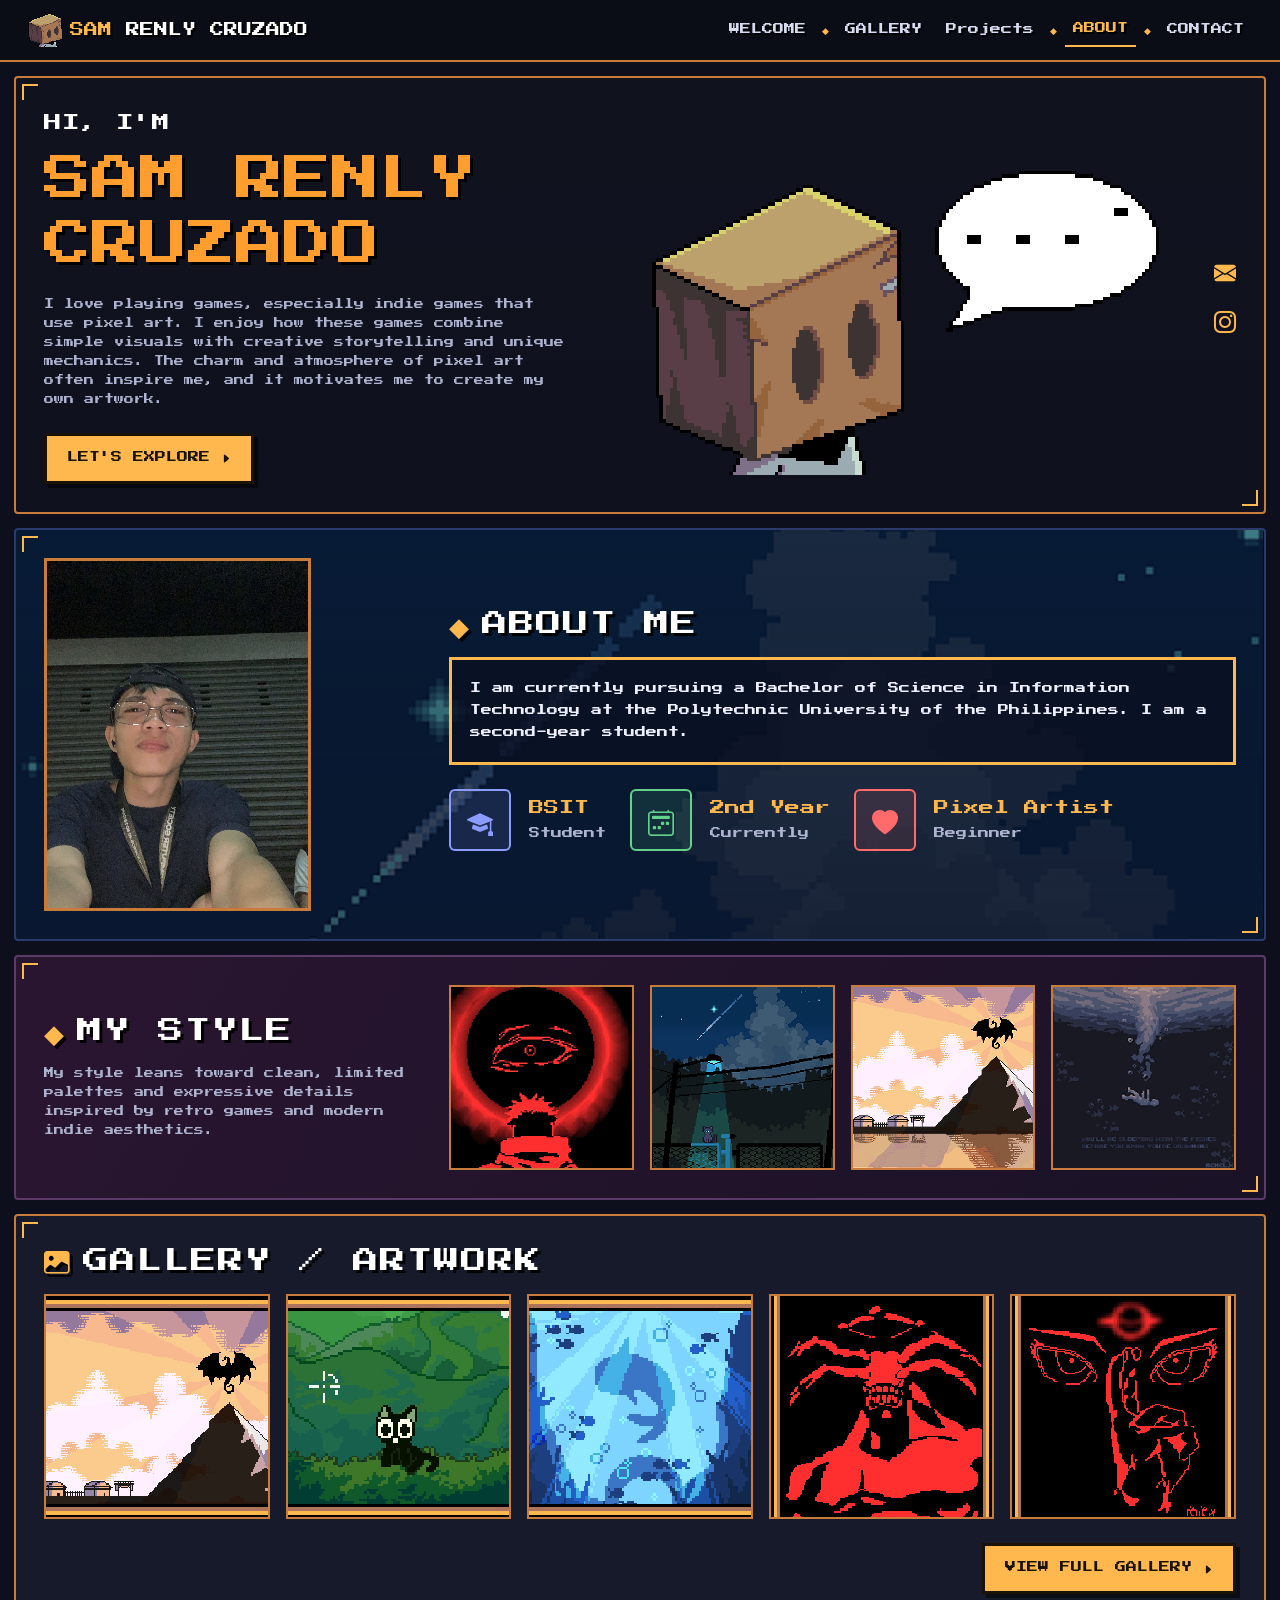
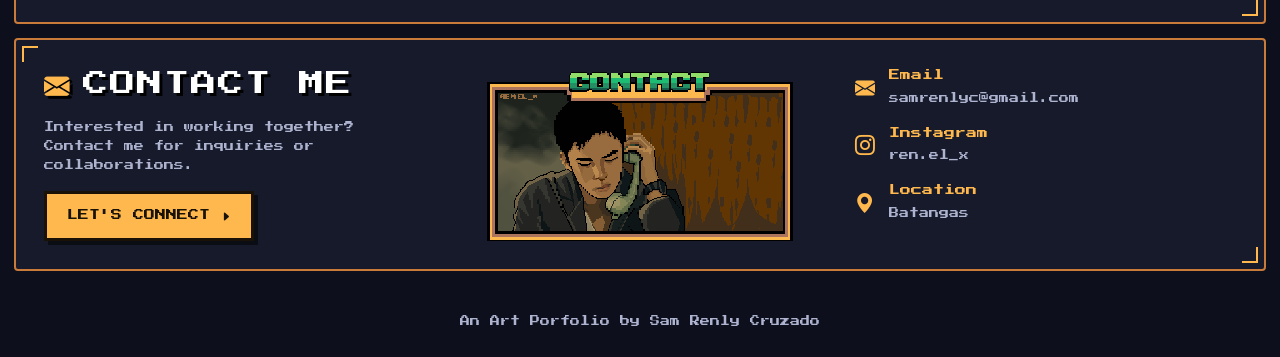
==== commit 7212cbf2: "updated nav" ====
--- a/about.html
+++ b/about.html
@@ -38,6 +38,7 @@
           <li class="nav-item"><a class="nav-link" href="index.html">WELCOME</a></li>
           <li class="nav-sep d-none d-lg-block">◆</li>
           <li class="nav-item"><a class="nav-link" href="gallery.html">GALLERY</a></li>
+                    <li class="nav-item"><a class="nav-link" href="https://renel-199.github.io/WebDev/Activity1/">Projects</a></li>
           <li class="nav-sep d-none d-lg-block">◆</li>
           <li class="nav-item"><a class="nav-link active" aria-current="page" href="about.html">ABOUT</a></li>
           <li class="nav-sep d-none d-lg-block">◆</li>
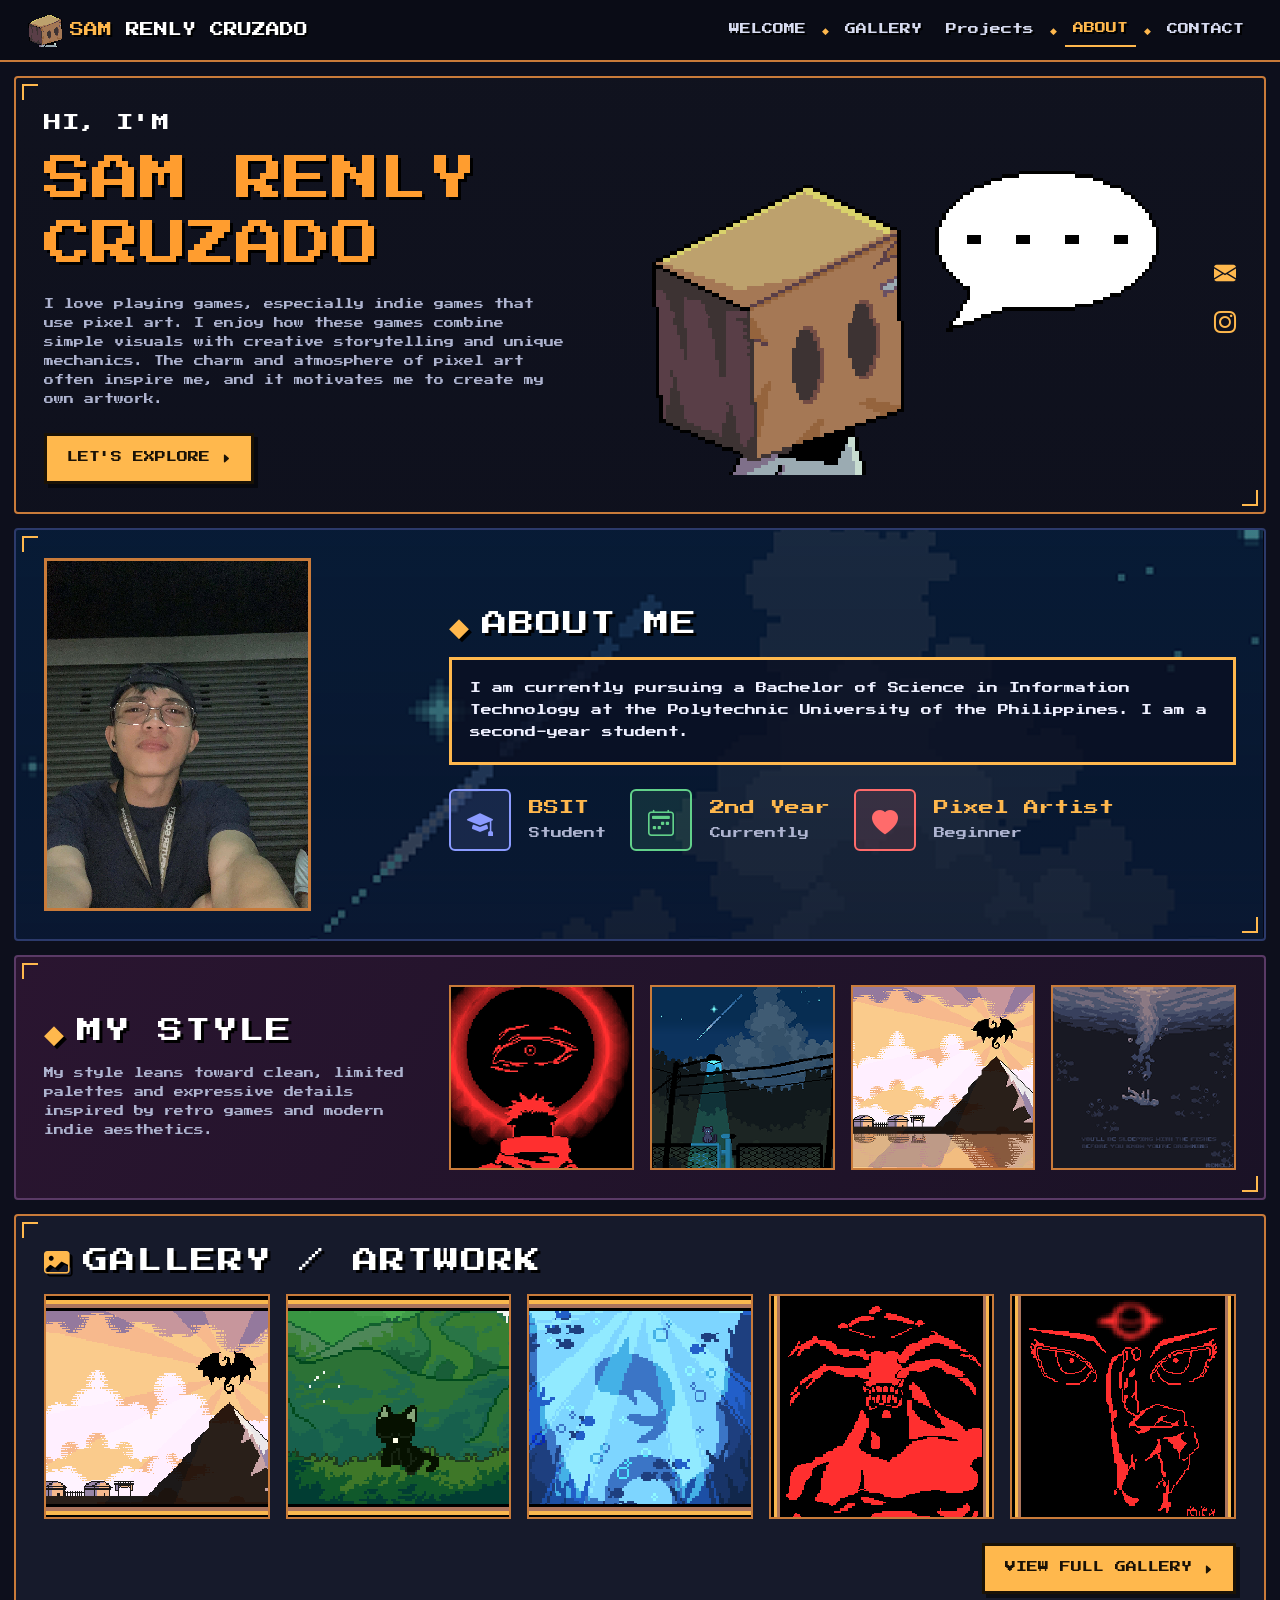
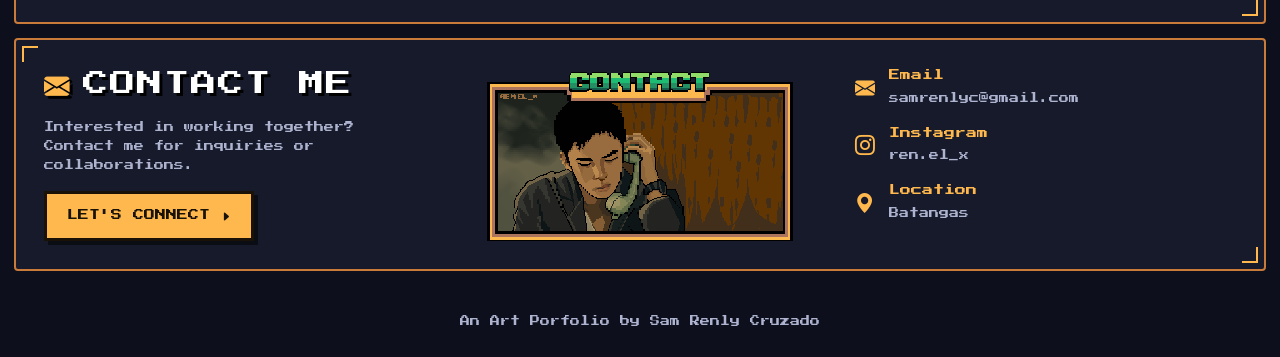
==== commit 927be256: "updated link" ====
--- a/about.html
+++ b/about.html
@@ -38,7 +38,7 @@
           <li class="nav-item"><a class="nav-link" href="index.html">WELCOME</a></li>
           <li class="nav-sep d-none d-lg-block">◆</li>
           <li class="nav-item"><a class="nav-link" href="gallery.html">GALLERY</a></li>
-                    <li class="nav-item"><a class="nav-link" href="https://renel-199.github.io/WebDev/Activity1/">Projects</a></li>
+                   <li class="nav-item"><a class="nav-link" href="https://renel-199.github.io/WebDev/Activity1/projects.html">Projects</a></li>
           <li class="nav-sep d-none d-lg-block">◆</li>
           <li class="nav-item"><a class="nav-link active" aria-current="page" href="about.html">ABOUT</a></li>
           <li class="nav-sep d-none d-lg-block">◆</li>
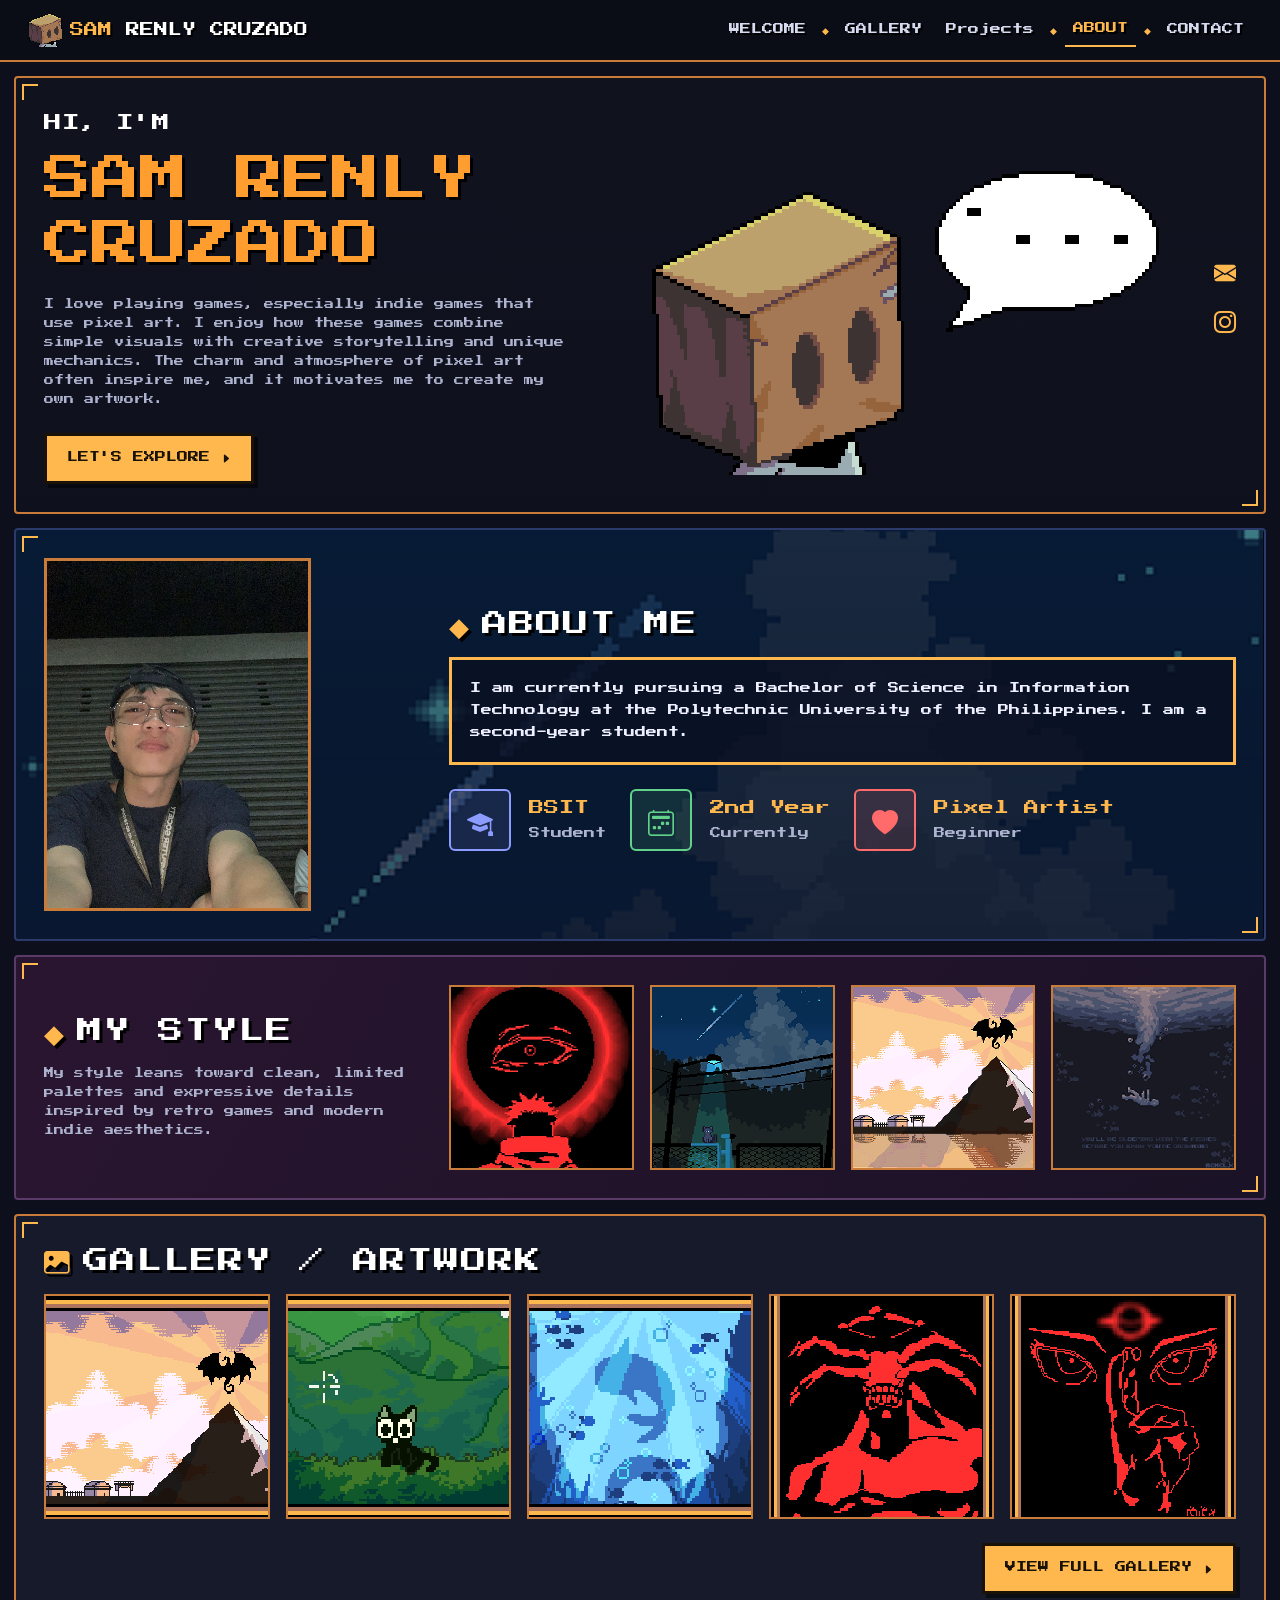
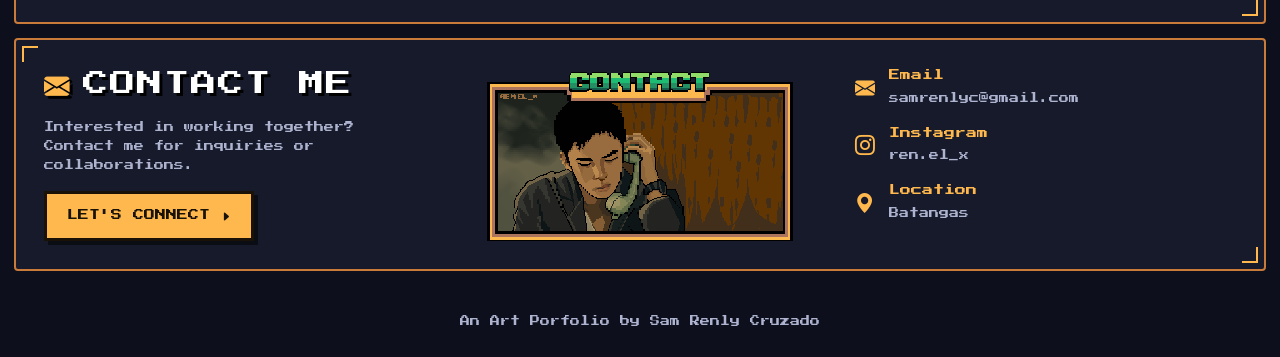
==== commit 06832d57: "fix projects" ====
--- a/about.html
+++ b/about.html
@@ -38,7 +38,7 @@
           <li class="nav-item"><a class="nav-link" href="index.html">WELCOME</a></li>
           <li class="nav-sep d-none d-lg-block">◆</li>
           <li class="nav-item"><a class="nav-link" href="gallery.html">GALLERY</a></li>
-                   <li class="nav-item"><a class="nav-link" href="https://renel-199.github.io/WebDev/Activity1/projects.html">Projects</a></li>
+                   <li class="nav-item"><a class="nav-link" href="projects.html">Projects</a></li>
           <li class="nav-sep d-none d-lg-block">◆</li>
           <li class="nav-item"><a class="nav-link active" aria-current="page" href="about.html">ABOUT</a></li>
           <li class="nav-sep d-none d-lg-block">◆</li>
